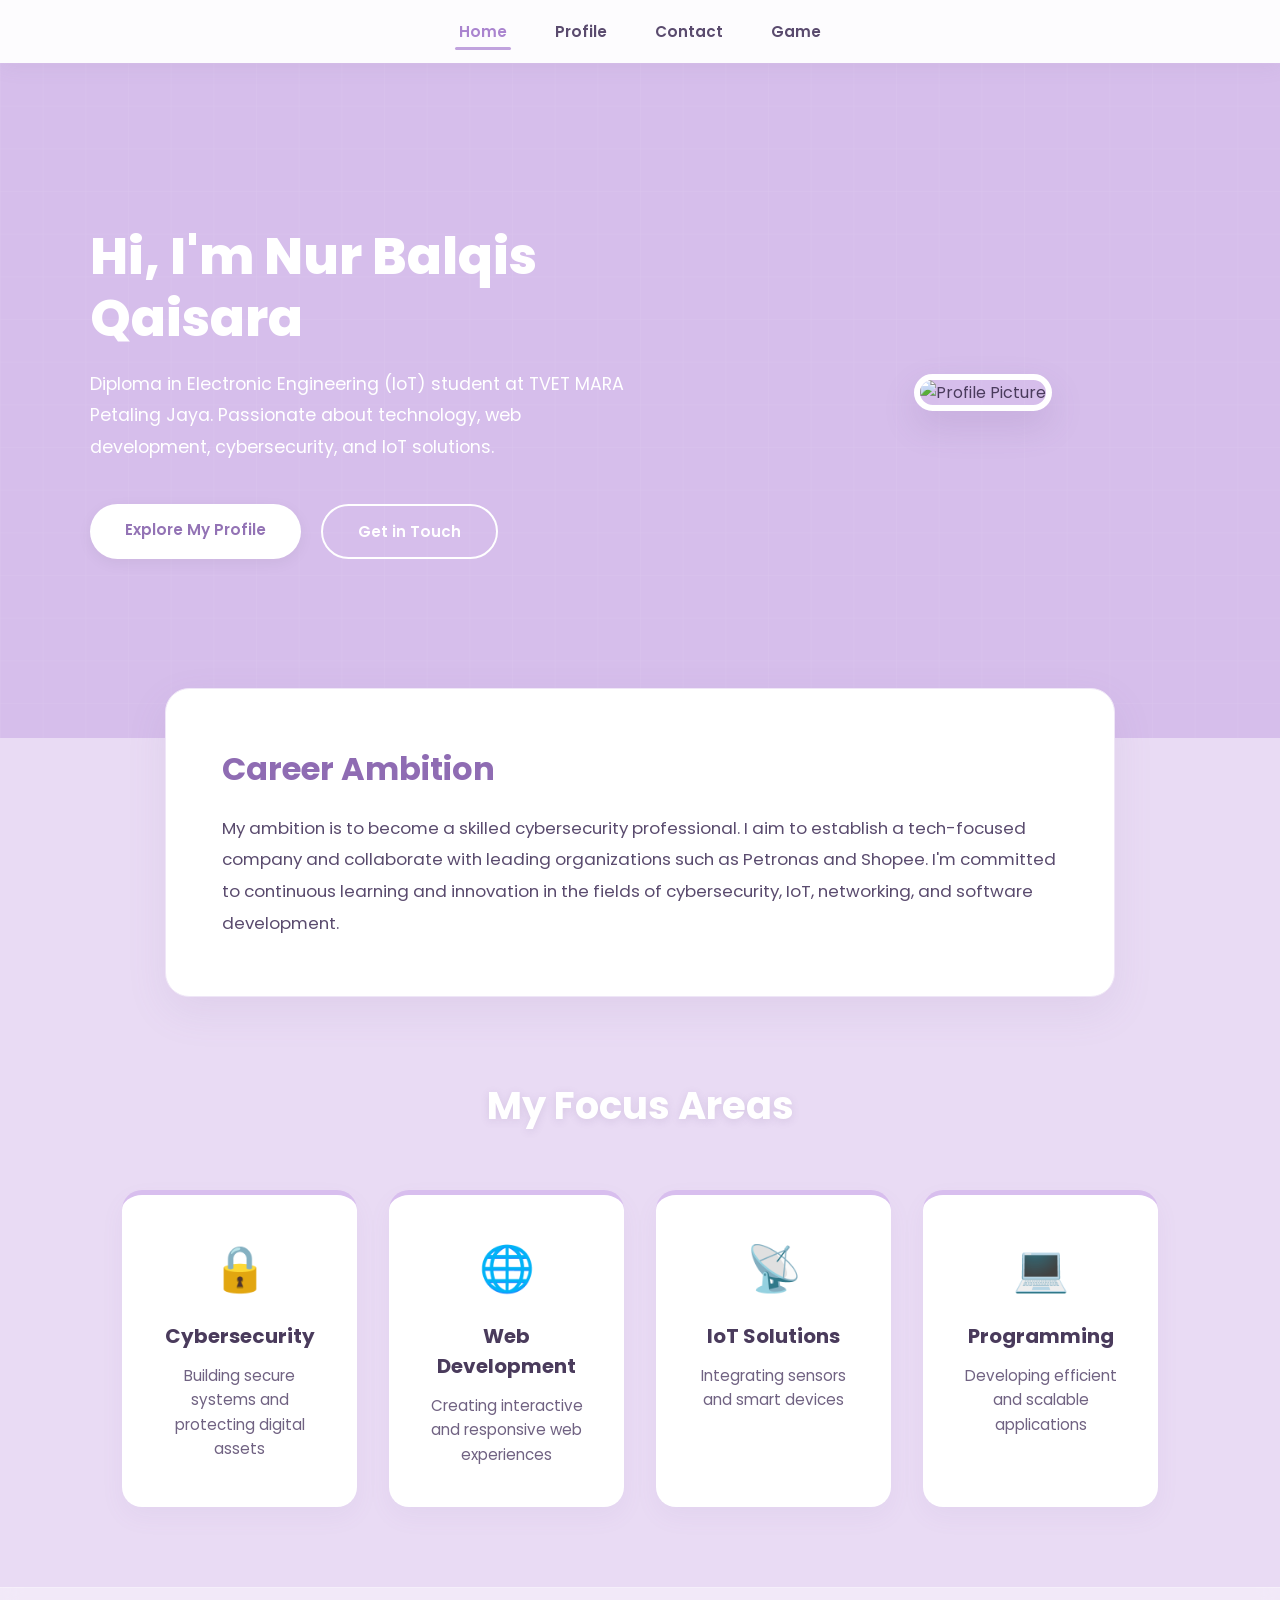
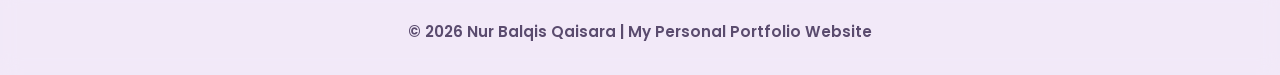
==== index.html @ f1298d97 "Add files via upload" ====
﻿<!DOCTYPE html>
<html lang="en">
<head>
    <meta charset="UTF-8">
    <meta name="viewport" content="width=device-width, initial-scale=1.0">
    <title>Nur Balqis Qaisara | Portfolio</title>
    <link rel="preconnect" href="https://fonts.googleapis.com">
    <link rel="preconnect" href="https://fonts.gstatic.com" crossorigin>
    <link href="https://fonts.googleapis.com/css2?family=Poppins:wght@300;400;600;700;800&display=swap" rel="stylesheet">

    <style>
        /* ============ RESET & BASE LAYOUT ============ */
        * {
            margin: 0;
            padding: 0;
            box-sizing: border-box;
        }

        html, body {
            font-family: 'Poppins', sans-serif;
            background: #e9dbf4; /* Latar belakang Pastel Light Purple untuk keseluruhan website */
            min-height: 100vh;
            color: #4a3b5c; 
            overflow-x: hidden;
            display: flex;
            flex-direction: column;
        }

        /* ============ NAVBAR ============ */
        nav {
            background: rgba(255, 255, 255, 0.9);
            backdrop-filter: blur(10px);
            -webkit-backdrop-filter: blur(10px);
            padding: 1.2rem 0;
            position: sticky;
            top: 0;
            z-index: 100;
            box-shadow: 0 2px 20px rgba(140, 110, 160, 0.1);
        }

        nav ul {
            display: flex;
            justify-content: center;
            align-items: center;
            list-style: none;
            gap: 2.5rem;
            max-width: 1000px;
            margin: 0 auto;
            padding: 0 2rem;
            flex-wrap: wrap;
        }

        nav a {
            color: #5a4b6e;
            text-decoration: none;
            font-weight: 600;
            font-size: 0.95rem;
            position: relative;
            padding: 6px 4px;
            transition: color 0.3s ease;
        }

        nav a::after {
            content: '';
            position: absolute;
            width: 0;
            height: 3px;
            bottom: -2px;
            left: 0;
            background: #c1a3de; /* Garisan bawah bertema ungu pastel */
            border-radius: 10px;
            transition: width 0.3s ease;
        }

        nav a:hover, nav a.active {
            color: #aa84cf;
        }

        nav a:hover::after, nav a.active::after {
            width: 100%;
        }

        /* ============ HERO SECTION ============ */
        .hero {
            min-height: 75vh;
            display: flex;
            align-items: center;
            justify-content: center;
            padding: 5rem 2rem 6rem 2rem;
            background: #d6beeb; /* Latar belakang Hero Pastel Light Purple */
            position: relative;
            overflow: hidden;
        }

        /* Grid corak halus dikekalkan untuk estetika tech moden */
        .hero::before {
            content: '';
            position: absolute;
            top: 0;
            left: 0;
            right: 0;
            bottom: 0;
            background: url('data:image/svg+xml,<svg xmlns="http://www.w3.org/2000/svg" viewBox="0 0 1200 600"><defs><pattern id="grid" width="40" height="40" patternUnits="userSpaceOnUse"><path d="M 40 0 L 0 0 0 40" fill="none" stroke="rgba(255,255,255,0.15)" stroke-width="1"/></pattern></defs><rect width="1200" height="600" fill="url(%23grid)" /></svg>');
            opacity: 0.6;
        }

        .hero-content {
            max-width: 1100px;
            width: 100%;
            display: grid;
            grid-template-columns: 1.2fr 0.8fr;
            gap: 4rem;
            align-items: center;
            z-index: 1;
        }

        .hero-text {
            color: white; /* Semua tulisan dalam hero bertukar warna putih */
            animation: slideInLeft 0.8s ease-out;
        }

        .hero h1 {
            font-size: 3.2rem;
            font-weight: 800;
            margin-bottom: 1.2rem;
            line-height: 1.2;
            color: white; /* Font nama warna putih bersih */
            display: inline-block;
        }

        .hero h1 span {
            color: white; /* Memastikan nama penuh kekal putih */
            background: none;
            -webkit-text-fill-color: initial;
        }

        .hero p {
            font-size: 1.1rem;
            line-height: 1.8;
            margin-bottom: 2.5rem;
            color: white; /* Info pengenalan diri warna putih */
            max-width: 550px;
            font-weight: 400;
        }

        .hero-image {
            text-align: center;
            animation: slideInRight 0.8s ease-out;
        }

        .hero-image img {
            width: 290px;
            height: 290px;
            border-radius: 24px;
            border: 6px solid white;
            box-shadow: 0 15px 35px rgba(110, 80, 140, 0.15);
            object-fit: cover;
            transition: transform 0.4s cubic-bezier(0.175, 0.885, 0.32, 1.275);
        }

        .hero-image img:hover {
            transform: scale(1.04) rotate(1deg);
        }

        /* BUTTONS */
        .cta-buttons {
            display: flex;
            gap: 1.2rem;
            flex-wrap: wrap;
        }

        .btn {
            padding: 0.9rem 2.2rem;
            border: none;
            border-radius: 50px;
            font-size: 0.95rem;
            font-weight: 600;
            cursor: pointer;
            text-decoration: none;
            display: inline-block;
            transition: all 0.3s ease;
        }

        .btn-primary {
            background: white;
            color: #9373b5; /* Tulisan butang menggunakan warna tema pastel */
            box-shadow: 0 4px 15px rgba(0, 0, 0, 0.05);
        }

        .btn-primary:hover {
            transform: translateY(-3px);
            box-shadow: 0 10px 25px rgba(255, 255, 255, 0.4);
            background: #faf7fd;
        }

        .btn-secondary {
            background: transparent;
            color: white;
            border: 2px solid white;
        }

        .btn-secondary:hover {
            background: rgba(255, 255, 255, 0.15);
            transform: translateY(-3px);
        }

        /* ============ CAREER SECTION ============ */
        .career {
            max-width: 950px;
            width: calc(100% - 4rem);
            margin: -50px auto 0 auto;
            padding: 3.5rem;
            background: white;
            border-radius: 24px;
            box-shadow: 0 15px 40px rgba(140, 110, 170, 0.1);
            position: relative;
            z-index: 2;
            animation: slideUp 0.8s ease-out;
            border: 1px solid #efe6f7;
        }

        .career h2 {
            color: #8f6cb3;
            font-size: 2rem;
            margin-bottom: 1.2rem;
            display: flex;
            align-items: center;
            gap: 1rem;
            font-weight: 700;
        }

        .career p {
            color: #5a4b6e;
            line-height: 1.9;
            font-size: 1.05rem;
        }

        /* ============ HIGHLIGHTS SECTION ============ */
        .highlights {
            max-width: 1100px;
            width: 100%;
            margin: 5rem auto;
            padding: 0 2rem;
            flex: 1;
        }

        .highlights h2 {
            text-align: center;
            color: white; /* Tajuk "My Focus Areas" bertukar warna putih */
            font-size: 2.4rem;
            font-weight: 700;
            margin-bottom: 3.5rem;
            text-shadow: 0 2px 8px rgba(110, 80, 140, 0.15);
        }

        .highlight-cards {
            display: grid;
            grid-template-columns: repeat(auto-fit, minmax(220px, 1fr));
            gap: 2rem;
        }

        .card {
            background: white;
            border-radius: 20px;
            padding: 2.5rem 2rem;
            text-align: center;
            box-shadow: 0 10px 25px rgba(140, 110, 170, 0.06);
            transition: all 0.3s cubic-bezier(0.25, 0.8, 0.25, 1);
            border-top: 5px solid #d8beee;
        }

        .card:hover {
            transform: translateY(-8px);
            box-shadow: 0 15px 35px rgba(140, 110, 170, 0.15);
            border-top-color: #d0b8e8;
        }

        .card-icon {
            font-size: 2.8rem;
            margin-bottom: 1.2rem;
            display: inline-block;
        }

        .card h3 {
            color: #4a3b5c;
            margin-bottom: 0.8rem;
            font-size: 1.25rem;
            font-weight: 700;
        }

        .card p {
            color: #706282;
            line-height: 1.6;
            font-size: 0.95rem;
        }

        /* ============ FOOTER ============ */
        footer {
            background: rgba(255, 255, 255, 0.4);
            backdrop-filter: blur(10px);
            -webkit-backdrop-filter: blur(10px);
            color: #5a4b6e;
            text-align: center;
            padding: 2rem;
            margin-top: auto;
            border-top: 1px solid rgba(255, 255, 255, 0.3);
            font-size: 0.95rem;
            font-weight: 600;
        }

        /* ============ ANIMATIONS ============ */
        @keyframes slideInLeft {
            from { opacity: 0; transform: translateX(-40px); }
            to { opacity: 1; transform: translateX(0); }
        }

        @keyframes slideInRight {
            from { opacity: 0; transform: translateX(40px); }
            to { opacity: 1; transform: translateX(0); }
        }

        @keyframes slideUp {
            from { opacity: 0; transform: translateY(40px); }
            to { opacity: 1; transform: translateY(0); }
        }

        /* ============ RESPONSIVE ============ */
        @media (max-width: 900px) {
            .hero-content {
                grid-template-columns: 1fr;
                text-align: center;
                gap: 3rem;
            }
            .hero h1 { font-size: 2.6rem; }
            .hero p { margin-left: auto; margin-right: auto; }
            .hero-image { order: -1; }
            .hero-image img { width: 240px; height: 240px; }
            .cta-buttons { justify-content: center; }
            .career { padding: 2.5rem 2rem; }
        }

        @media (max-width: 600px) {
            nav { padding: 1rem 0; }
            nav ul { gap: 1.2rem; }
            nav a { font-size: 0.85rem; }
            .career h2 { font-size: 1.6rem; }
        }
    </style>
</head>
<body>

    <!-- NAVBAR -->
    <nav>
        <ul>
            <li><a href="index.html" class="active">Home</a></li>
            <li><a href="profile.html">Profile</a></li>
            <li><a href="contact.html">Contact</a></li>
            <li><a href="game.html">Game</a></li>
        </ul>
    </nav>

    <!-- HERO SECTION -->
    <section class="hero">
        <div class="hero-content">
            <div class="hero-text">
                <h1>Hi, I'm Nur Balqis Qaisara</h1>
                <p>
                    Diploma in Electronic Engineering (IoT) student at TVET MARA Petaling Jaya. Passionate about technology, web development, cybersecurity, and IoT solutions.
                </p>
                <div class="cta-buttons">
                    <a href="profile.html" class="btn btn-primary">Explore My Profile</a>
                    <a href="contact.html" class="btn btn-secondary">Get in Touch</a>
                </div>
            </div>
            <div class="hero-image">
                <img src="https://raw.githubusercontent.com/nrbalqisqaisara-blip/gambar/refs/heads/main/WhatsApp%20Image%202026-06-15%20at%2012.41.03.jpeg" alt="Profile Picture">
            </div>
        </div>
    </section>

    <!-- CAREER AMBITION CARD -->
    <main class="career">
        <h2>Career Ambition</h2>
        <p>
            My ambition is to become a skilled cybersecurity professional. I aim to establish a tech-focused company and collaborate with leading organizations such as Petronas and Shopee. I'm committed to continuous learning and innovation in the fields of cybersecurity, IoT, networking, and software development.
        </p>
    </main>

    <!-- FOCUS AREAS HIGHLIGHTS -->
    <section class="highlights">
        <h2>My Focus Areas</h2>
        <div class="highlight-cards">
            <div class="card">
                <div class="card-icon">🔒</div>
                <h3>Cybersecurity</h3>
                <p>Building secure systems and protecting digital assets</p>
            </div>
            <div class="card">
                <div class="card-icon">🌐</div>
                <h3>Web Development</h3>
                <p>Creating interactive and responsive web experiences</p>
            </div>
            <div class="card">
                <div class="card-icon">📡</div>
                <h3>IoT Solutions</h3>
                <p>Integrating sensors and smart devices</p>
            </div>
            <div class="card">
                <div class="card-icon">💻</div>
                <h3>Programming</h3>
                <p>Developing efficient and scalable applications</p>
            </div>
        </div>
    </section>

    <!-- FOOTER -->
    <footer>
        <p>&copy; 2026 Nur Balqis Qaisara | My Personal Portfolio Website</p>
    </footer>

</body>
</html>
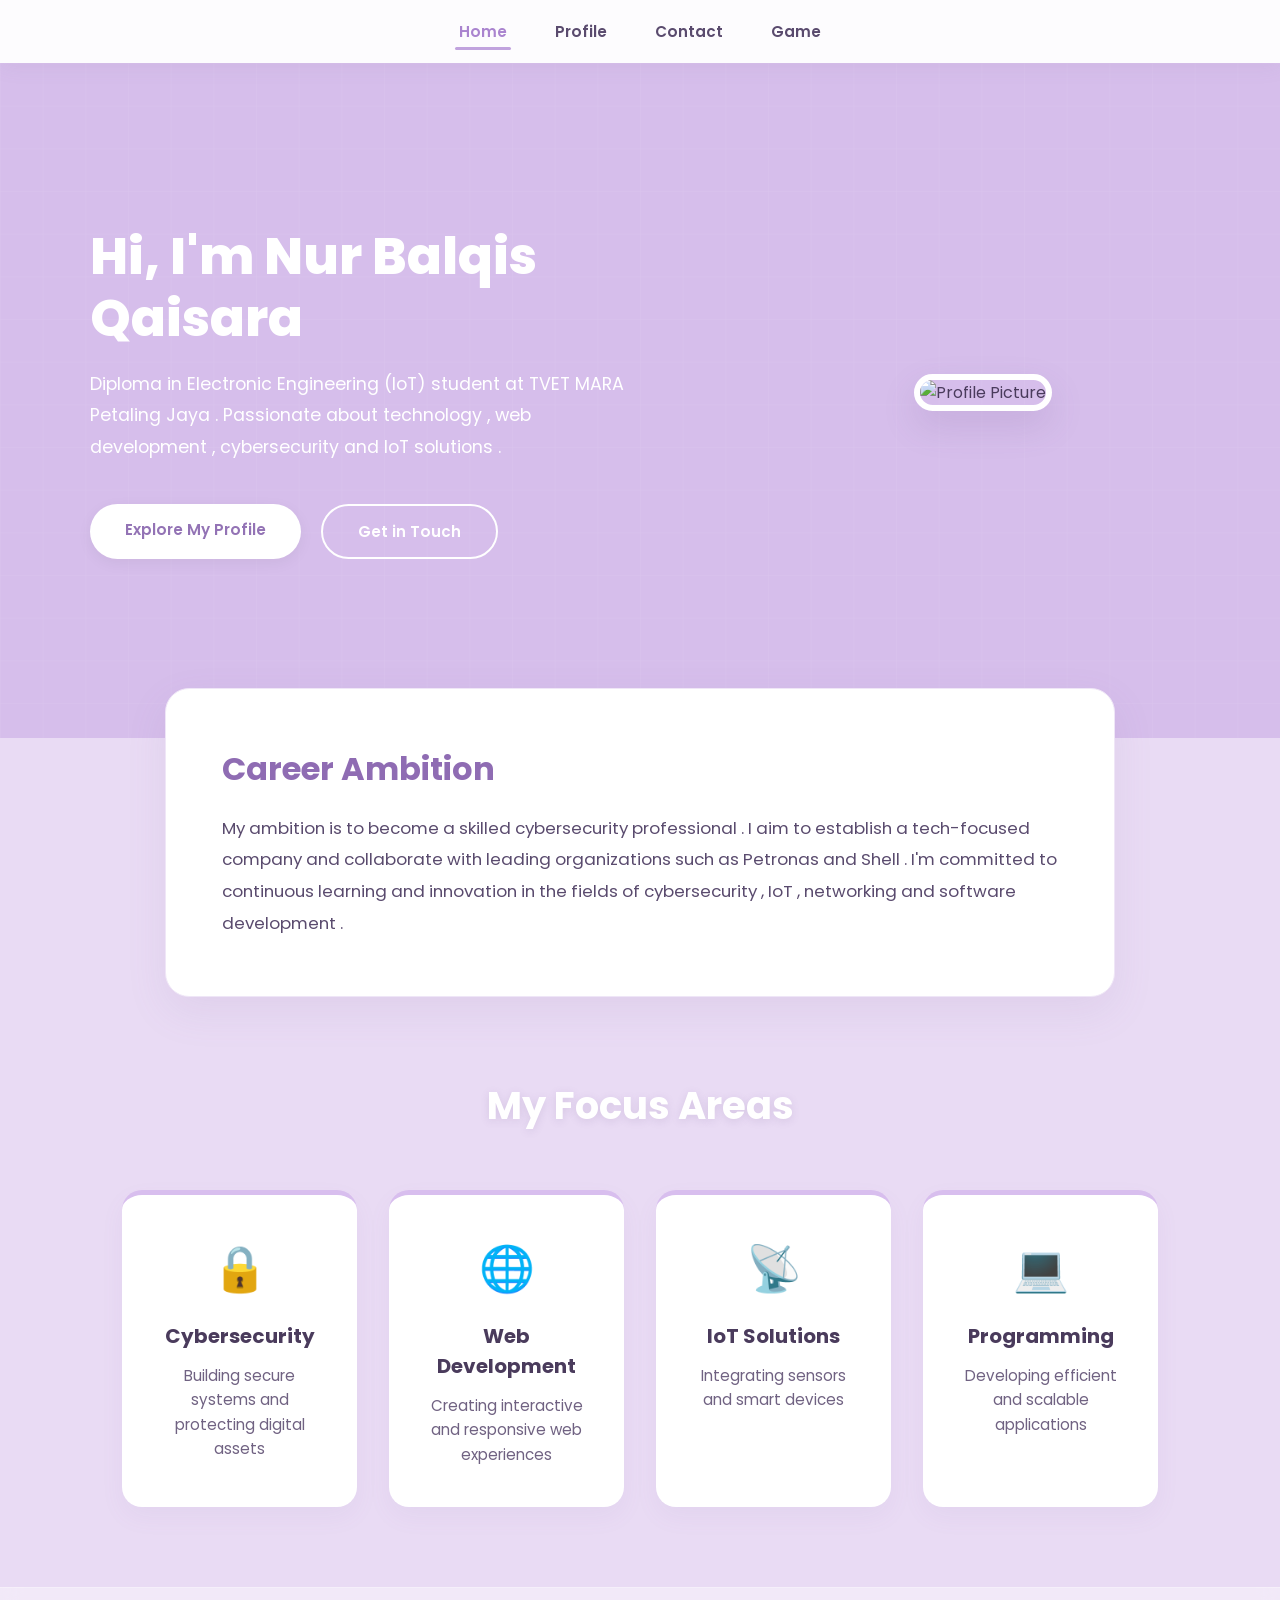
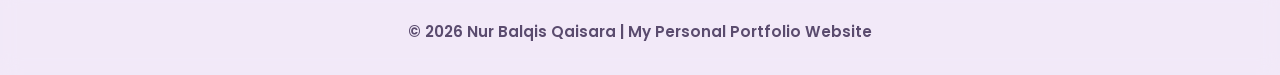
==== commit ca2e0502: "Fix punctuation and spacing in index.html" ====
--- a/index.html
+++ b/index.html
@@ -365,7 +365,7 @@
             <div class="hero-text">
                 <h1>Hi, I'm Nur Balqis Qaisara</h1>
                 <p>
-                    Diploma in Electronic Engineering (IoT) student at TVET MARA Petaling Jaya. Passionate about technology, web development, cybersecurity, and IoT solutions.
+                    Diploma in Electronic Engineering (IoT) student at TVET MARA Petaling Jaya . Passionate about technology , web development , cybersecurity and IoT solutions .
                 </p>
                 <div class="cta-buttons">
                     <a href="profile.html" class="btn btn-primary">Explore My Profile</a>
@@ -382,7 +382,7 @@
     <main class="career">
         <h2>Career Ambition</h2>
         <p>
-            My ambition is to become a skilled cybersecurity professional. I aim to establish a tech-focused company and collaborate with leading organizations such as Petronas and Shopee. I'm committed to continuous learning and innovation in the fields of cybersecurity, IoT, networking, and software development.
+            My ambition is to become a skilled cybersecurity professional . I aim to establish a tech-focused company and collaborate with leading organizations such as Petronas and Shell . I'm committed to continuous learning and innovation in the fields of cybersecurity , IoT , networking and software development .
         </p>
     </main>
 
@@ -419,4 +419,4 @@
     </footer>
 
 </body>
-</html>+</html>
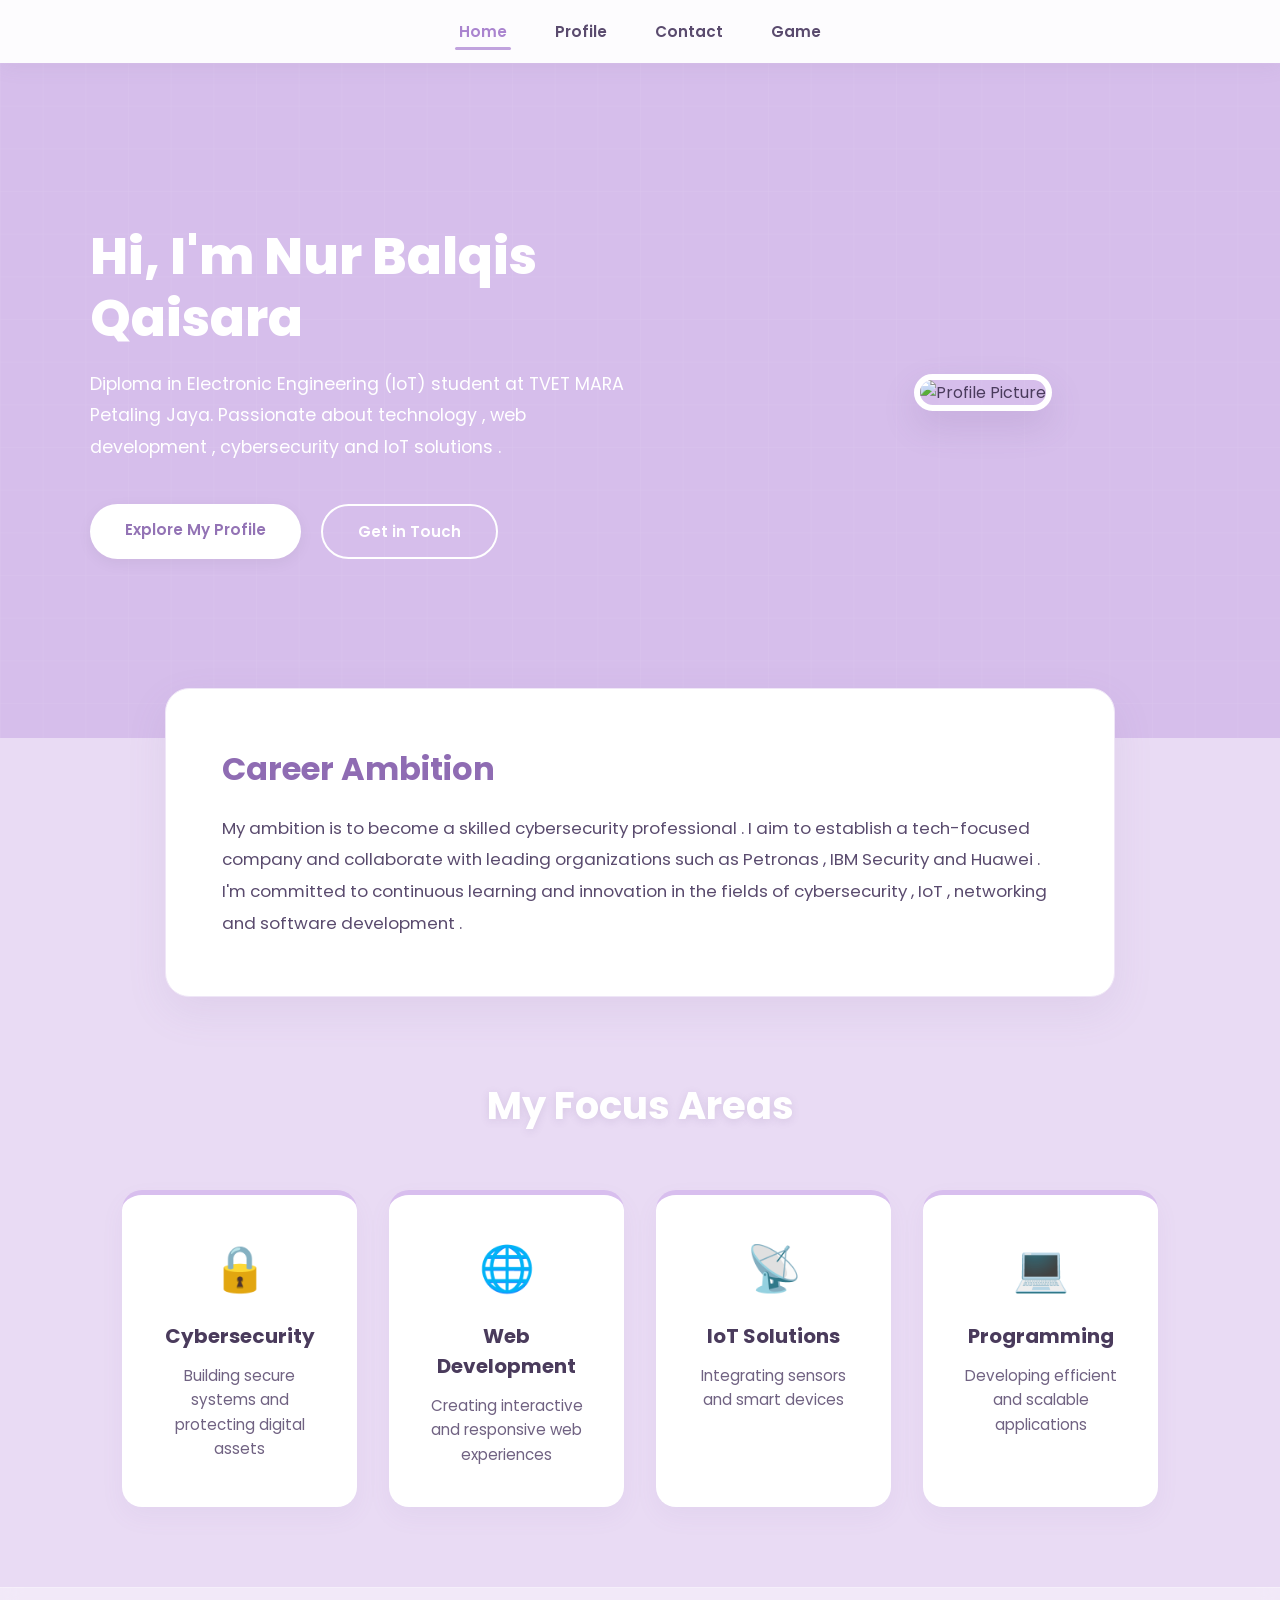
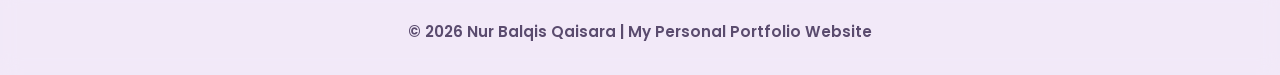
==== commit 4c7005e9: "Update career ambition description and footer" ====
--- a/index.html
+++ b/index.html
@@ -1,4 +1,4 @@
-﻿<!DOCTYPE html>
+<!DOCTYPE html>
 <html lang="en">
 <head>
     <meta charset="UTF-8">
@@ -365,7 +365,7 @@
             <div class="hero-text">
                 <h1>Hi, I'm Nur Balqis Qaisara</h1>
                 <p>
-                    Diploma in Electronic Engineering (IoT) student at TVET MARA Petaling Jaya . Passionate about technology , web development , cybersecurity and IoT solutions .
+                    Diploma in Electronic Engineering (IoT) student at TVET MARA Petaling Jaya. Passionate about technology , web development , cybersecurity and IoT solutions .
                 </p>
                 <div class="cta-buttons">
                     <a href="profile.html" class="btn btn-primary">Explore My Profile</a>
@@ -382,7 +382,7 @@
     <main class="career">
         <h2>Career Ambition</h2>
         <p>
-            My ambition is to become a skilled cybersecurity professional . I aim to establish a tech-focused company and collaborate with leading organizations such as Petronas and Shell . I'm committed to continuous learning and innovation in the fields of cybersecurity , IoT , networking and software development .
+            My ambition is to become a skilled cybersecurity professional . I aim to establish a tech-focused company and collaborate with leading organizations such as Petronas , IBM Security and Huawei  . I'm committed to continuous learning and innovation in the fields of cybersecurity , IoT , networking and software development .
         </p>
     </main>
 
